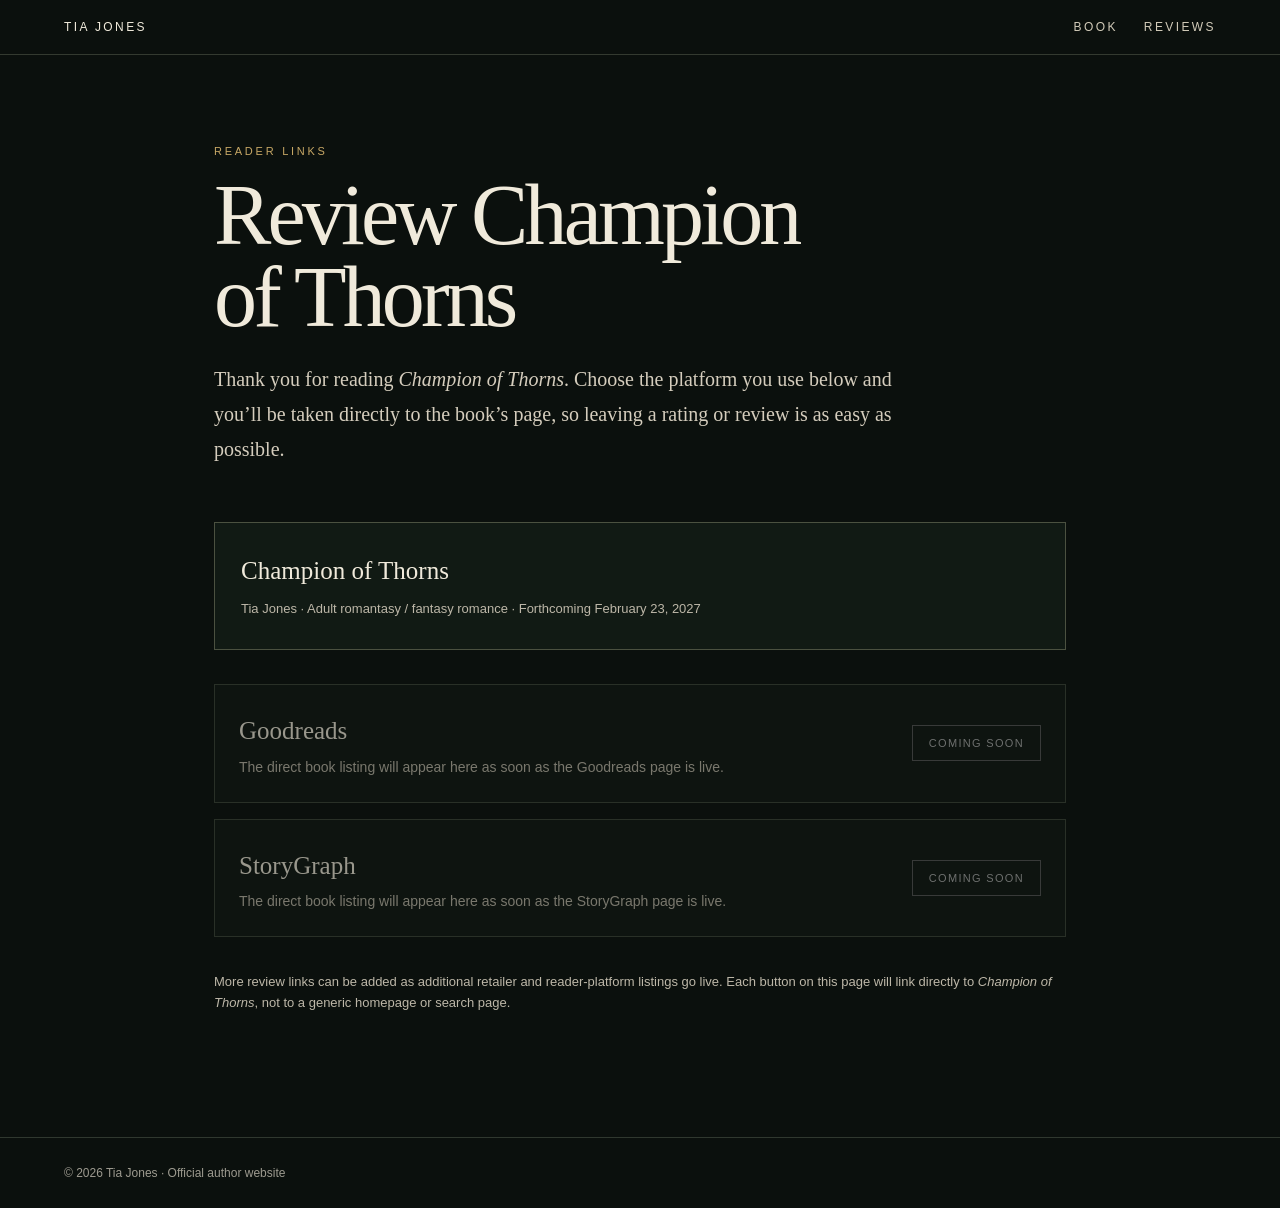
==== reviews/index.html @ 86e017d9 "Add dedicated reader review links page" ====
<!doctype html>
<html lang="en">
<head>
<meta charset="utf-8"><meta name="viewport" content="width=device-width,initial-scale=1">
<title>Review Champion of Thorns | Tia Jones</title>
<meta name="description" content="Find Champion of Thorns by Tia Jones on Goodreads, StoryGraph, and other review platforms.">
<style>
:root{--ink:#0b100d;--forest:#111a14;--cream:#f0eadb;--muted:#bdb7a8;--gold:#c8a866;--line:#4b5140}
*{box-sizing:border-box}body{margin:0;background:var(--ink);color:var(--cream);font:17px/1.75 Georgia,serif}a{color:inherit}.nav{display:flex;justify-content:space-between;align-items:center;padding:20px max(5vw,24px);border-bottom:1px solid #343a30}.brand,.links{font:12px Arial,sans-serif;letter-spacing:.2em;text-transform:uppercase}.brand,.links a{text-decoration:none}.links{display:flex;gap:26px}.links a{color:#d2cbb9}.wrap{max-width:900px;margin:auto;padding:90px 24px 110px}.kicker{color:var(--gold);font:11px Arial,sans-serif;letter-spacing:.25em;text-transform:uppercase}h1{font-weight:400;font-size:clamp(48px,8vw,86px);line-height:.95;letter-spacing:-.045em;margin:18px 0 24px}.intro{max-width:690px;color:#d5cdbd;font-size:20px}.book{margin:55px 0 34px;padding:26px;border:1px solid var(--line);background:var(--forest)}.book strong{display:block;font-size:25px;font-weight:400}.book span{color:var(--muted);font:13px Arial,sans-serif}.grid{display:grid;gap:16px}.card{display:flex;justify-content:space-between;gap:20px;align-items:center;padding:24px;border:1px solid #3c4438;background:#101712}.card h2{margin:0 0 4px;font-size:25px;font-weight:400}.card p{margin:0;color:var(--muted);font:14px/1.5 Arial,sans-serif}.btn{white-space:nowrap;border:1px solid var(--gold);padding:11px 16px;text-decoration:none;font:11px Arial,sans-serif;letter-spacing:.12em;text-transform:uppercase}.pending{opacity:.62}.pending .btn{border-color:#555;color:#aaa;pointer-events:none}.note{margin-top:35px;color:var(--muted);font:13px/1.6 Arial,sans-serif}footer{border-top:1px solid #30382f;padding:28px max(5vw,24px);color:#9e9b90;font:12px Arial,sans-serif}@media(max-width:650px){.links{gap:12px;font-size:10px}.card{display:block}.btn{display:inline-block;margin-top:18px}}
</style>
</head>
<body>
<nav class="nav"><a class="brand" href="/">Tia Jones</a><div class="links"><a href="/#champion-of-thorns">Book</a><a href="/reviews/">Reviews</a></div></nav>
<main class="wrap">
<div class="kicker">Reader links</div>
<h1>Review Champion<br>of Thorns</h1>
<p class="intro">Thank you for reading <em>Champion of Thorns</em>. Choose the platform you use below and you’ll be taken directly to the book’s page, so leaving a rating or review is as easy as possible.</p>
<div class="book"><strong>Champion of Thorns</strong><span>Tia Jones · Adult romantasy / fantasy romance · Forthcoming February 23, 2027</span></div>
<div class="grid">
<section class="card pending"><div><h2>Goodreads</h2><p>The direct book listing will appear here as soon as the Goodreads page is live.</p></div><span class="btn">Coming soon</span></section>
<section class="card pending"><div><h2>StoryGraph</h2><p>The direct book listing will appear here as soon as the StoryGraph page is live.</p></div><span class="btn">Coming soon</span></section>
</div>
<p class="note">More review links can be added as additional retailer and reader-platform listings go live. Each button on this page will link directly to <em>Champion of Thorns</em>, not to a generic homepage or search page.</p>
</main>
<footer>© 2026 Tia Jones · Official author website</footer>
</body>
</html>
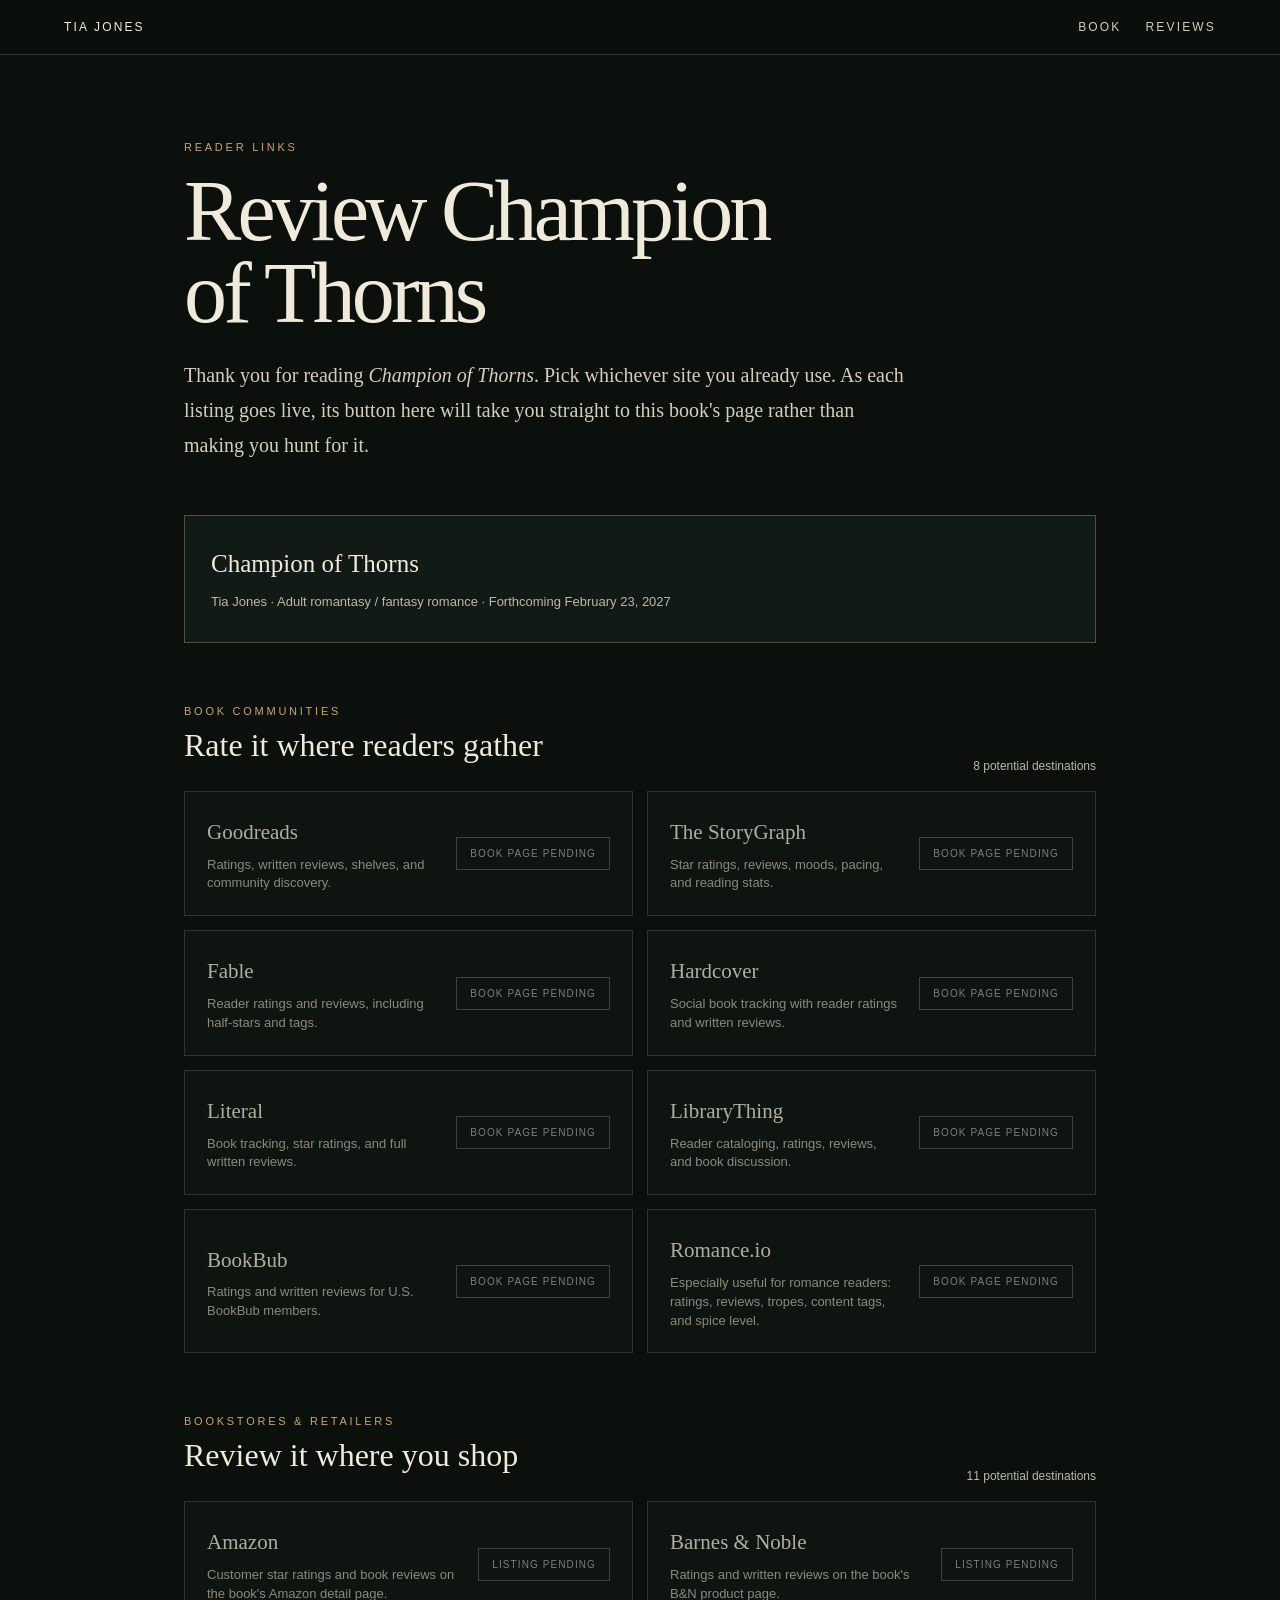
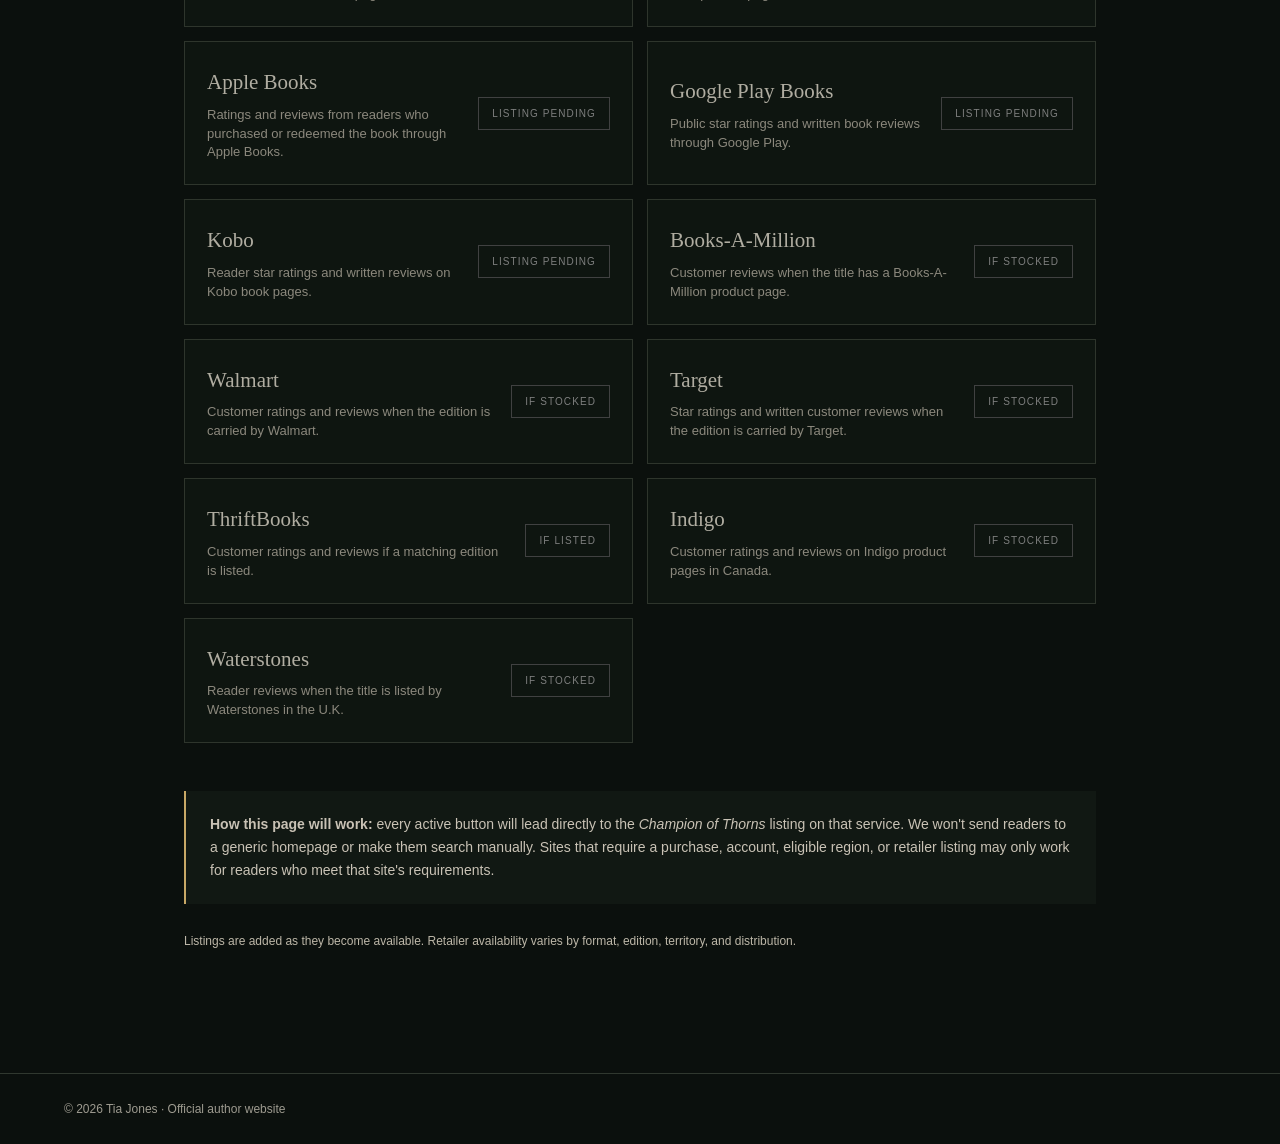
==== commit f80e7ff2: "Expand review hub across reader communities and retailers" ====
--- a/reviews/index.html
+++ b/reviews/index.html
@@ -3,10 +3,10 @@
 <head>
 <meta charset="utf-8"><meta name="viewport" content="width=device-width,initial-scale=1">
 <title>Review Champion of Thorns | Tia Jones</title>
-<meta name="description" content="Find Champion of Thorns by Tia Jones on Goodreads, StoryGraph, and other review platforms.">
+<meta name="description" content="Direct links to rate and review Champion of Thorns by Tia Jones on reader communities and book retailers.">
 <style>
 :root{--ink:#0b100d;--forest:#111a14;--cream:#f0eadb;--muted:#bdb7a8;--gold:#c8a866;--line:#4b5140}
-*{box-sizing:border-box}body{margin:0;background:var(--ink);color:var(--cream);font:17px/1.75 Georgia,serif}a{color:inherit}.nav{display:flex;justify-content:space-between;align-items:center;padding:20px max(5vw,24px);border-bottom:1px solid #343a30}.brand,.links{font:12px Arial,sans-serif;letter-spacing:.2em;text-transform:uppercase}.brand,.links a{text-decoration:none}.links{display:flex;gap:26px}.links a{color:#d2cbb9}.wrap{max-width:900px;margin:auto;padding:90px 24px 110px}.kicker{color:var(--gold);font:11px Arial,sans-serif;letter-spacing:.25em;text-transform:uppercase}h1{font-weight:400;font-size:clamp(48px,8vw,86px);line-height:.95;letter-spacing:-.045em;margin:18px 0 24px}.intro{max-width:690px;color:#d5cdbd;font-size:20px}.book{margin:55px 0 34px;padding:26px;border:1px solid var(--line);background:var(--forest)}.book strong{display:block;font-size:25px;font-weight:400}.book span{color:var(--muted);font:13px Arial,sans-serif}.grid{display:grid;gap:16px}.card{display:flex;justify-content:space-between;gap:20px;align-items:center;padding:24px;border:1px solid #3c4438;background:#101712}.card h2{margin:0 0 4px;font-size:25px;font-weight:400}.card p{margin:0;color:var(--muted);font:14px/1.5 Arial,sans-serif}.btn{white-space:nowrap;border:1px solid var(--gold);padding:11px 16px;text-decoration:none;font:11px Arial,sans-serif;letter-spacing:.12em;text-transform:uppercase}.pending{opacity:.62}.pending .btn{border-color:#555;color:#aaa;pointer-events:none}.note{margin-top:35px;color:var(--muted);font:13px/1.6 Arial,sans-serif}footer{border-top:1px solid #30382f;padding:28px max(5vw,24px);color:#9e9b90;font:12px Arial,sans-serif}@media(max-width:650px){.links{gap:12px;font-size:10px}.card{display:block}.btn{display:inline-block;margin-top:18px}}
+*{box-sizing:border-box}html{scroll-behavior:smooth}body{margin:0;background:var(--ink);color:var(--cream);font:17px/1.75 Georgia,serif}a{color:inherit}.nav{position:sticky;top:0;z-index:5;display:flex;justify-content:space-between;align-items:center;padding:20px max(5vw,24px);background:#0b100deb;backdrop-filter:blur(12px);border-bottom:1px solid #343a30}.brand,.links{font:12px Arial,sans-serif;letter-spacing:.18em;text-transform:uppercase}.brand,.links a{text-decoration:none}.links{display:flex;gap:24px}.links a{color:#d2cbb9}.wrap{max-width:960px;margin:auto;padding:86px 24px 110px}.kicker{color:var(--gold);font:11px Arial,sans-serif;letter-spacing:.25em;text-transform:uppercase}h1{font-weight:400;font-size:clamp(48px,8vw,86px);line-height:.95;letter-spacing:-.045em;margin:18px 0 24px}.intro{max-width:730px;color:#d5cdbd;font-size:20px}.book{margin:52px 0 58px;padding:26px;border:1px solid var(--line);background:var(--forest)}.book strong{display:block;font-size:25px;font-weight:400}.book span{color:var(--muted);font:13px Arial,sans-serif}.section{margin-top:62px}.section-head{display:flex;align-items:end;justify-content:space-between;gap:20px;margin-bottom:18px}.section h2{font-size:32px;font-weight:400;margin:0}.section-head p{margin:0;color:var(--muted);font:12px Arial,sans-serif}.grid{display:grid;grid-template-columns:1fr 1fr;gap:14px}.card{display:flex;justify-content:space-between;gap:18px;align-items:center;min-height:118px;padding:22px;border:1px solid #3c4438;background:#101712}.card h3{margin:0 0 5px;font-size:21px;font-weight:400}.card p{margin:0;color:var(--muted);font:13px/1.45 Arial,sans-serif}.btn{white-space:nowrap;border:1px solid #555;color:#aaa;padding:10px 13px;font:10px Arial,sans-serif;letter-spacing:.11em;text-transform:uppercase}.pending{opacity:.72}.notice{margin-top:48px;padding:22px 24px;border-left:2px solid var(--gold);background:#111813;color:#c9c2b5;font:14px/1.65 Arial,sans-serif}.fine{margin-top:28px;color:var(--muted);font:12px/1.6 Arial,sans-serif}footer{border-top:1px solid #30382f;padding:28px max(5vw,24px);color:#9e9b90;font:12px Arial,sans-serif}@media(max-width:760px){.links{gap:12px;font-size:10px}.grid{grid-template-columns:1fr}.section-head{display:block}.section-head p{margin-top:5px}.card{min-height:0}.btn{font-size:9px}}
 </style>
 </head>
 <body>
@@ -14,13 +14,42 @@
 <main class="wrap">
 <div class="kicker">Reader links</div>
 <h1>Review Champion<br>of Thorns</h1>
-<p class="intro">Thank you for reading <em>Champion of Thorns</em>. Choose the platform you use below and you’ll be taken directly to the book’s page, so leaving a rating or review is as easy as possible.</p>
+<p class="intro">Thank you for reading <em>Champion of Thorns</em>. Pick whichever site you already use. As each listing goes live, its button here will take you straight to this book's page rather than making you hunt for it.</p>
 <div class="book"><strong>Champion of Thorns</strong><span>Tia Jones · Adult romantasy / fantasy romance · Forthcoming February 23, 2027</span></div>
+
+<section class="section">
+<div class="section-head"><div><div class="kicker">Book communities</div><h2>Rate it where readers gather</h2></div><p>8 potential destinations</p></div>
 <div class="grid">
-<section class="card pending"><div><h2>Goodreads</h2><p>The direct book listing will appear here as soon as the Goodreads page is live.</p></div><span class="btn">Coming soon</span></section>
-<section class="card pending"><div><h2>StoryGraph</h2><p>The direct book listing will appear here as soon as the StoryGraph page is live.</p></div><span class="btn">Coming soon</span></section>
+<section class="card pending"><div><h3>Goodreads</h3><p>Ratings, written reviews, shelves, and community discovery.</p></div><span class="btn">Book page pending</span></section>
+<section class="card pending"><div><h3>The StoryGraph</h3><p>Star ratings, reviews, moods, pacing, and reading stats.</p></div><span class="btn">Book page pending</span></section>
+<section class="card pending"><div><h3>Fable</h3><p>Reader ratings and reviews, including half-stars and tags.</p></div><span class="btn">Book page pending</span></section>
+<section class="card pending"><div><h3>Hardcover</h3><p>Social book tracking with reader ratings and written reviews.</p></div><span class="btn">Book page pending</span></section>
+<section class="card pending"><div><h3>Literal</h3><p>Book tracking, star ratings, and full written reviews.</p></div><span class="btn">Book page pending</span></section>
+<section class="card pending"><div><h3>LibraryThing</h3><p>Reader cataloging, ratings, reviews, and book discussion.</p></div><span class="btn">Book page pending</span></section>
+<section class="card pending"><div><h3>BookBub</h3><p>Ratings and written reviews for U.S. BookBub members.</p></div><span class="btn">Book page pending</span></section>
+<section class="card pending"><div><h3>Romance.io</h3><p>Especially useful for romance readers: ratings, reviews, tropes, content tags, and spice level.</p></div><span class="btn">Book page pending</span></section>
 </div>
-<p class="note">More review links can be added as additional retailer and reader-platform listings go live. Each button on this page will link directly to <em>Champion of Thorns</em>, not to a generic homepage or search page.</p>
+</section>
+
+<section class="section">
+<div class="section-head"><div><div class="kicker">Bookstores & retailers</div><h2>Review it where you shop</h2></div><p>11 potential destinations</p></div>
+<div class="grid">
+<section class="card pending"><div><h3>Amazon</h3><p>Customer star ratings and book reviews on the book's Amazon detail page.</p></div><span class="btn">Listing pending</span></section>
+<section class="card pending"><div><h3>Barnes & Noble</h3><p>Ratings and written reviews on the book's B&amp;N product page.</p></div><span class="btn">Listing pending</span></section>
+<section class="card pending"><div><h3>Apple Books</h3><p>Ratings and reviews from readers who purchased or redeemed the book through Apple Books.</p></div><span class="btn">Listing pending</span></section>
+<section class="card pending"><div><h3>Google Play Books</h3><p>Public star ratings and written book reviews through Google Play.</p></div><span class="btn">Listing pending</span></section>
+<section class="card pending"><div><h3>Kobo</h3><p>Reader star ratings and written reviews on Kobo book pages.</p></div><span class="btn">Listing pending</span></section>
+<section class="card pending"><div><h3>Books-A-Million</h3><p>Customer reviews when the title has a Books-A-Million product page.</p></div><span class="btn">If stocked</span></section>
+<section class="card pending"><div><h3>Walmart</h3><p>Customer ratings and reviews when the edition is carried by Walmart.</p></div><span class="btn">If stocked</span></section>
+<section class="card pending"><div><h3>Target</h3><p>Star ratings and written customer reviews when the edition is carried by Target.</p></div><span class="btn">If stocked</span></section>
+<section class="card pending"><div><h3>ThriftBooks</h3><p>Customer ratings and reviews if a matching edition is listed.</p></div><span class="btn">If listed</span></section>
+<section class="card pending"><div><h3>Indigo</h3><p>Customer ratings and reviews on Indigo product pages in Canada.</p></div><span class="btn">If stocked</span></section>
+<section class="card pending"><div><h3>Waterstones</h3><p>Reader reviews when the title is listed by Waterstones in the U.K.</p></div><span class="btn">If stocked</span></section>
+</div>
+</section>
+
+<div class="notice"><strong>How this page will work:</strong> every active button will lead directly to the <em>Champion of Thorns</em> listing on that service. We won't send readers to a generic homepage or make them search manually. Sites that require a purchase, account, eligible region, or retailer listing may only work for readers who meet that site's requirements.</div>
+<p class="fine">Listings are added as they become available. Retailer availability varies by format, edition, territory, and distribution.</p>
 </main>
 <footer>© 2026 Tia Jones · Official author website</footer>
 </body>
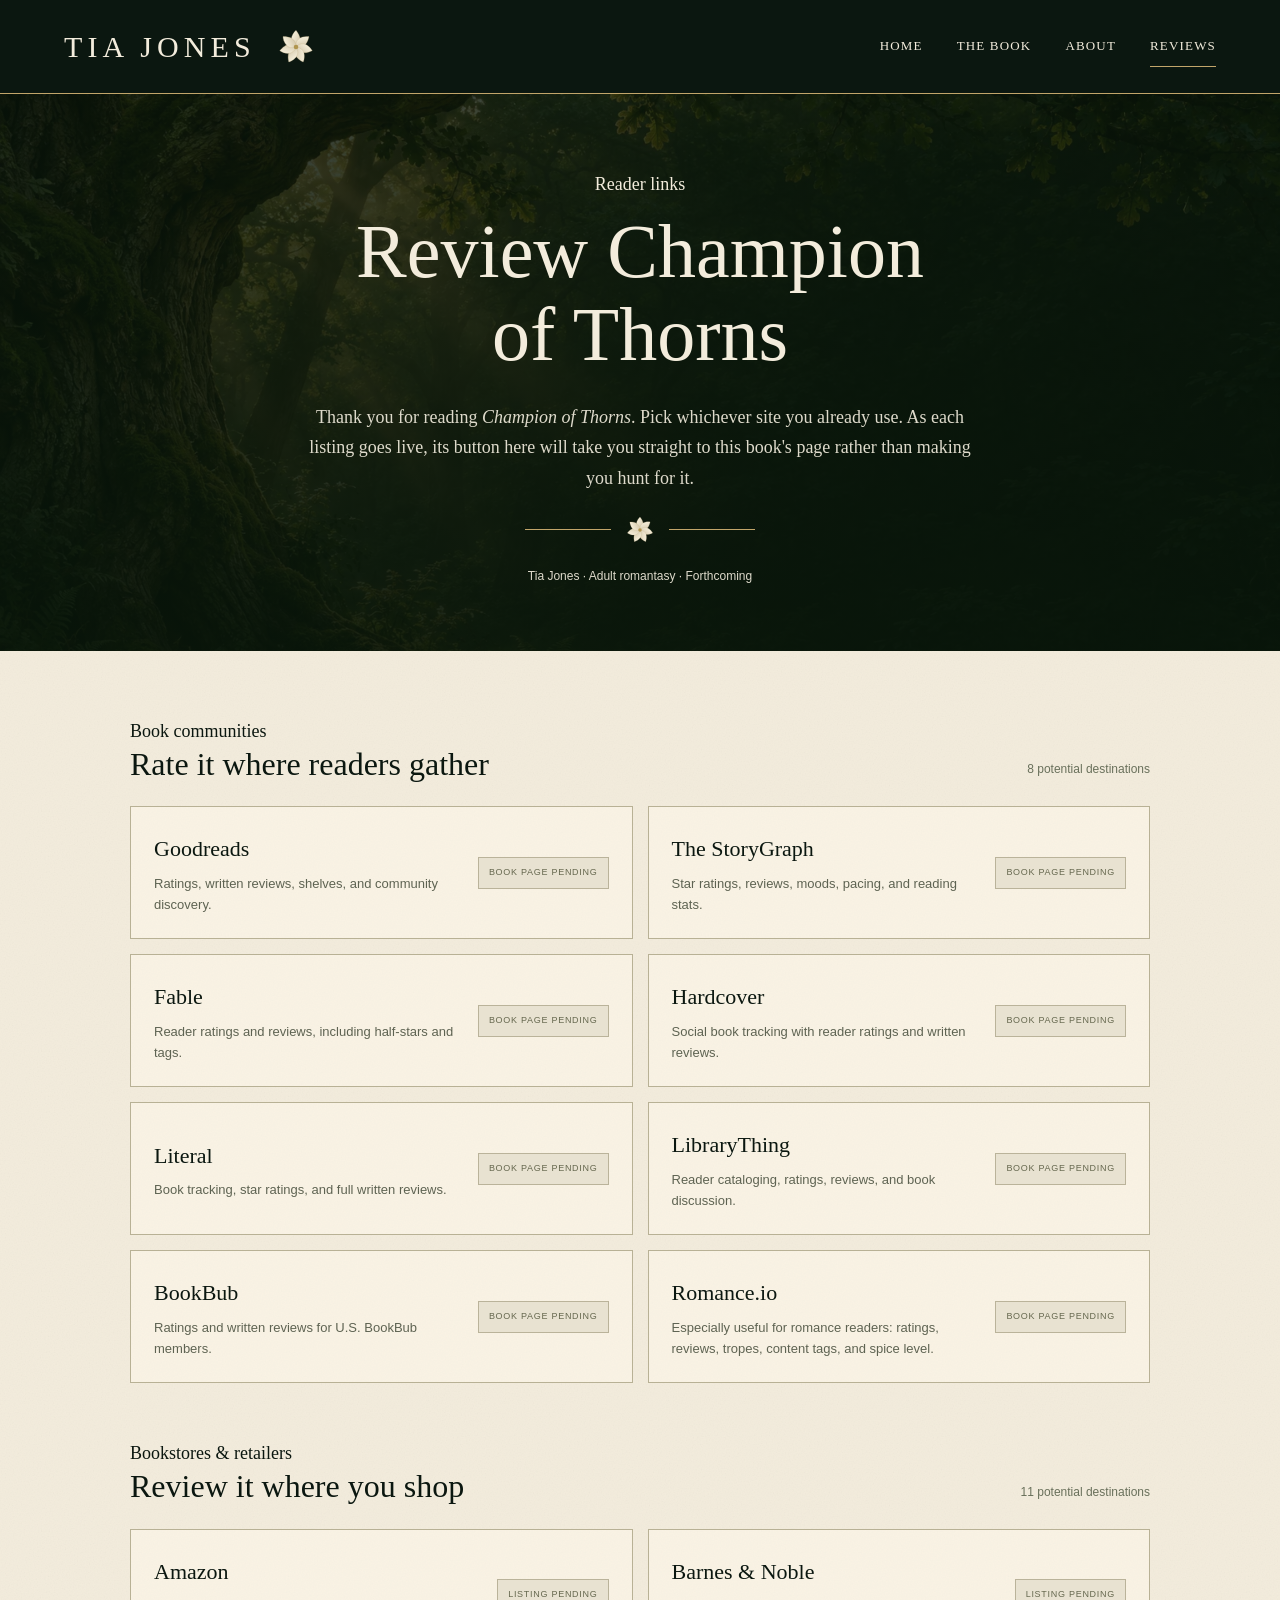
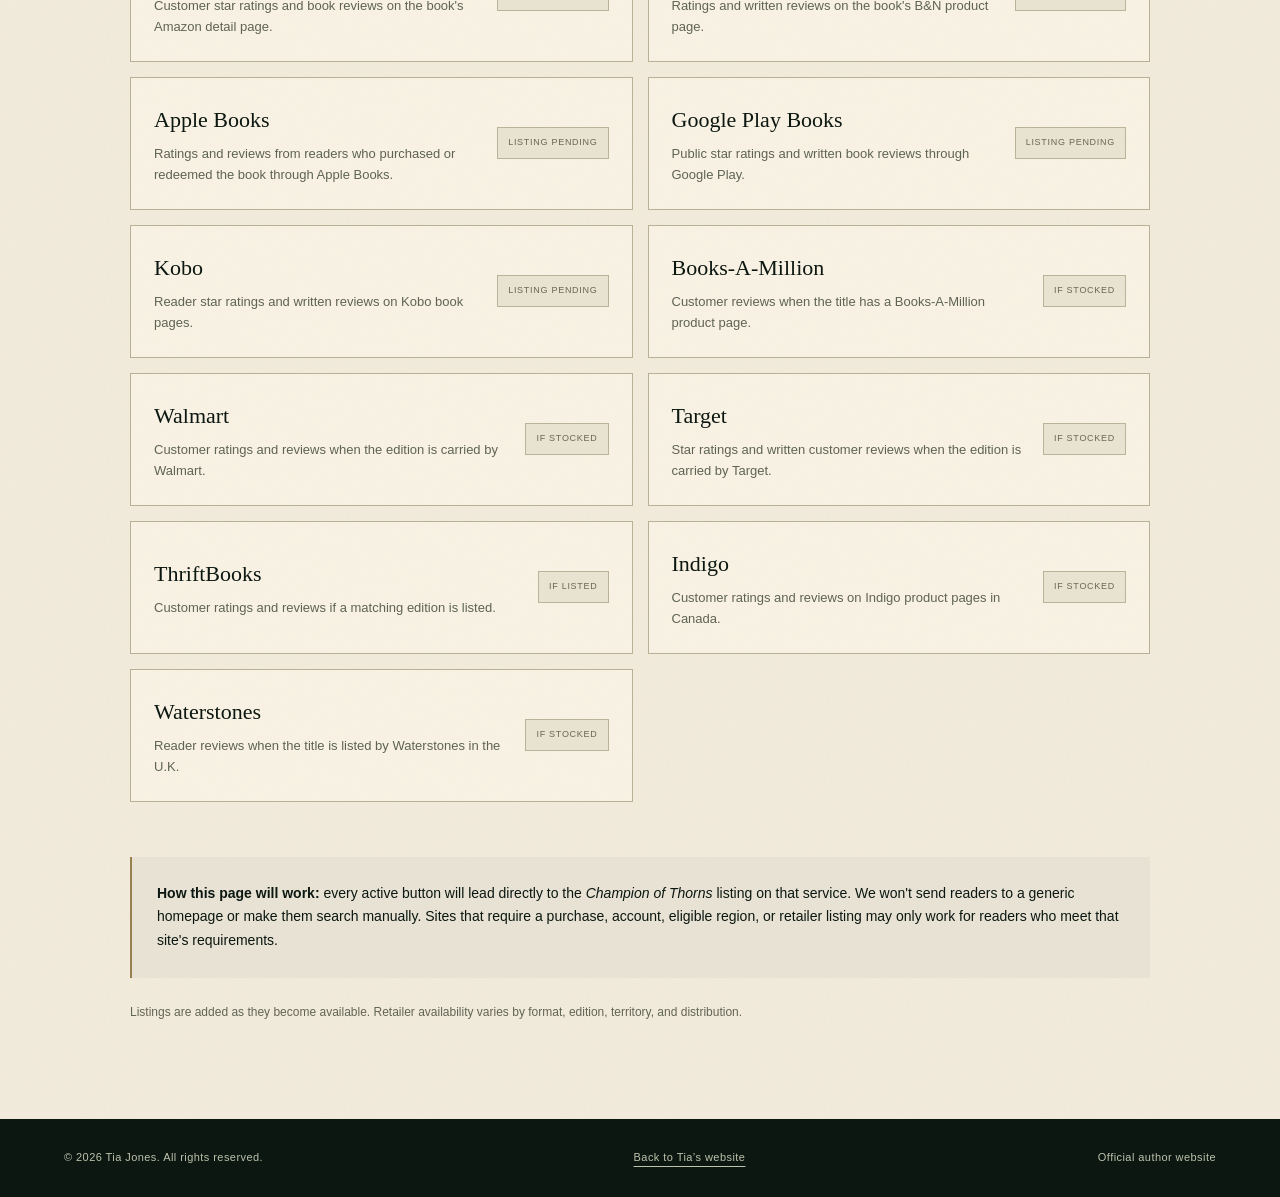
==== commit 3d36f51d: "Redesign author site with woodland imagery and responsive reader experience" ====
--- a/reviews/index.html
+++ b/reviews/index.html
@@ -4,18 +4,15 @@
 <meta charset="utf-8"><meta name="viewport" content="width=device-width,initial-scale=1">
 <title>Review Champion of Thorns | Tia Jones</title>
 <meta name="description" content="Direct links to rate and review Champion of Thorns by Tia Jones on reader communities and book retailers.">
-<style>
-:root{--ink:#0b100d;--forest:#111a14;--cream:#f0eadb;--muted:#bdb7a8;--gold:#c8a866;--line:#4b5140}
-*{box-sizing:border-box}html{scroll-behavior:smooth}body{margin:0;background:var(--ink);color:var(--cream);font:17px/1.75 Georgia,serif}a{color:inherit}.nav{position:sticky;top:0;z-index:5;display:flex;justify-content:space-between;align-items:center;padding:20px max(5vw,24px);background:#0b100deb;backdrop-filter:blur(12px);border-bottom:1px solid #343a30}.brand,.links{font:12px Arial,sans-serif;letter-spacing:.18em;text-transform:uppercase}.brand,.links a{text-decoration:none}.links{display:flex;gap:24px}.links a{color:#d2cbb9}.wrap{max-width:960px;margin:auto;padding:86px 24px 110px}.kicker{color:var(--gold);font:11px Arial,sans-serif;letter-spacing:.25em;text-transform:uppercase}h1{font-weight:400;font-size:clamp(48px,8vw,86px);line-height:.95;letter-spacing:-.045em;margin:18px 0 24px}.intro{max-width:730px;color:#d5cdbd;font-size:20px}.book{margin:52px 0 58px;padding:26px;border:1px solid var(--line);background:var(--forest)}.book strong{display:block;font-size:25px;font-weight:400}.book span{color:var(--muted);font:13px Arial,sans-serif}.section{margin-top:62px}.section-head{display:flex;align-items:end;justify-content:space-between;gap:20px;margin-bottom:18px}.section h2{font-size:32px;font-weight:400;margin:0}.section-head p{margin:0;color:var(--muted);font:12px Arial,sans-serif}.grid{display:grid;grid-template-columns:1fr 1fr;gap:14px}.card{display:flex;justify-content:space-between;gap:18px;align-items:center;min-height:118px;padding:22px;border:1px solid #3c4438;background:#101712}.card h3{margin:0 0 5px;font-size:21px;font-weight:400}.card p{margin:0;color:var(--muted);font:13px/1.45 Arial,sans-serif}.btn{white-space:nowrap;border:1px solid #555;color:#aaa;padding:10px 13px;font:10px Arial,sans-serif;letter-spacing:.11em;text-transform:uppercase}.pending{opacity:.72}.notice{margin-top:48px;padding:22px 24px;border-left:2px solid var(--gold);background:#111813;color:#c9c2b5;font:14px/1.65 Arial,sans-serif}.fine{margin-top:28px;color:var(--muted);font:12px/1.6 Arial,sans-serif}footer{border-top:1px solid #30382f;padding:28px max(5vw,24px);color:#9e9b90;font:12px Arial,sans-serif}@media(max-width:760px){.links{gap:12px;font-size:10px}.grid{grid-template-columns:1fr}.section-head{display:block}.section-head p{margin-top:5px}.card{min-height:0}.btn{font-size:9px}}
-</style>
+<link rel="stylesheet" href="/assets/site.css"><link rel="icon" type="image/svg+xml" href="/assets/favicon.svg"><link rel="canonical" href="https://tiajonesbooks.com/reviews/"><meta name="theme-color" content="#0b1710">
 </head>
 <body>
-<nav class="nav"><a class="brand" href="/">Tia Jones</a><div class="links"><a href="/#champion-of-thorns">Book</a><a href="/reviews/">Reviews</a></div></nav>
-<main class="wrap">
+<a class="skip" href="#main">Skip to content</a><nav class="nav" aria-label="Main navigation"><a class="brand" href="/">TIA JONES<img src="/assets/flower.svg" width="36" height="36" alt=""></a><div class="links"><a href="/">Home</a><a href="/#champion-of-thorns">The book</a><a href="/#about">About</a><a href="/reviews/" aria-current="page">Reviews</a></div></nav>
+<main id="main"><header class="review-hero">
 <div class="kicker">Reader links</div>
 <h1>Review Champion<br>of Thorns</h1>
 <p class="intro">Thank you for reading <em>Champion of Thorns</em>. Pick whichever site you already use. As each listing goes live, its button here will take you straight to this book's page rather than making you hunt for it.</p>
-<div class="book"><strong>Champion of Thorns</strong><span>Tia Jones · Adult romantasy / fantasy romance · Forthcoming February 23, 2027</span></div>
+<div class="divider" aria-hidden="true"><img src="/assets/flower.svg" width="28" height="28" alt=""></div><p class="fine">Tia Jones · Adult romantasy · Forthcoming</p></header><div class="paper"><div class="review-content">
 
 <section class="section">
 <div class="section-head"><div><div class="kicker">Book communities</div><h2>Rate it where readers gather</h2></div><p>8 potential destinations</p></div>
@@ -50,7 +47,7 @@
 
 <div class="notice"><strong>How this page will work:</strong> every active button will lead directly to the <em>Champion of Thorns</em> listing on that service. We won't send readers to a generic homepage or make them search manually. Sites that require a purchase, account, eligible region, or retailer listing may only work for readers who meet that site's requirements.</div>
 <p class="fine">Listings are added as they become available. Retailer availability varies by format, edition, territory, and distribution.</p>
-</main>
-<footer>© 2026 Tia Jones · Official author website</footer>
+</div></div></main>
+<footer class="footer"><span>© 2026 Tia Jones. All rights reserved.</span><a href="/">Back to Tia’s website</a><span>Official author website</span></footer>
 </body>
 </html>
--- a/assets/site.css
+++ b/assets/site.css
@@ -0,0 +1 @@
+:root{--ink:#0b1710;--forest:#102018;--cream:#f3ecdc;--gold:#c2a56a;--muted:#c5c4ad;--line:#4a553e}*{box-sizing:border-box}html{scroll-behavior:smooth;scroll-padding-top:100px}body{margin:0;background:var(--ink);color:var(--cream);font:18px/1.7 Georgia,'Times New Roman',serif}img{max-width:100%;display:block}a{color:inherit}button,input{font:inherit}a:focus-visible,summary:focus-visible{outline:3px solid var(--gold);outline-offset:7px}a{text-underline-offset:5px}.skip{position:fixed;z-index:100;top:8px;left:8px;padding:10px;background:var(--cream);color:var(--ink);transform:translateY(-150%)}.skip:focus{transform:none}.nav{position:relative;z-index:10;min-height:94px;display:flex;align-items:center;justify-content:space-between;gap:24px;padding:18px max(5vw,24px);background:var(--ink);border-bottom:1px solid var(--gold)}.brand{display:flex;gap:22px;align-items:center;text-decoration:none;white-space:nowrap;font-size:30px;letter-spacing:.17em;line-height:1}.brand img{width:36px}.links{display:flex;gap:34px;font:13px/1.5 Georgia,serif;letter-spacing:.09em;text-transform:uppercase}.links a{text-decoration:none;padding:10px 0;border-bottom:1px solid transparent}.links a:hover,.links a[aria-current=page]{border-color:var(--gold)}h1,h2,h3,p{margin-top:0}h1,h2,h3{font-weight:400}h2{font-size:clamp(38px,4.4vw,64px);line-height:1.12;margin-bottom:24px}.eyebrow{font:11px/1.6 Arial,sans-serif;letter-spacing:.22em;text-transform:uppercase;color:var(--gold);margin:0 0 18px}.hero{position:relative;isolation:isolate;min-height:670px;display:flex;align-items:center;justify-content:flex-end;padding:70px 6vw 78px;background:#101b10 url('/assets/enchanted-oak.webp') center 47%/cover no-repeat;border-bottom:1px solid var(--gold);overflow:hidden}.hero:before{content:'';position:absolute;z-index:-1;inset:0;background:linear-gradient(90deg,transparent 15%,#05110933 40%,#05110980 100%)}.hero-content{width:min(680px,61%);text-align:center}.hero .tagline{font-size:clamp(21px,2.4vw,31px);font-style:italic;line-height:1.45;max-width:540px;margin:0 auto 23px;text-wrap:balance}.hero h1{font-size:clamp(56px,6.5vw,94px);line-height:1.04;letter-spacing:-.025em;text-transform:uppercase;text-shadow:0 2px 20px #0008;margin:25px 0 14px}.hero h1 span{display:block}.divider{display:flex;align-items:center;justify-content:center;gap:15px;width:230px;max-width:100%;margin:22px auto}.divider:before,.divider:after{content:'';height:1px;flex:1;background:var(--gold)}.divider img{width:28px;height:28px}.hero-branch{width:260px;margin:-14px auto -10px;transform:rotate(-19deg);height:107px;object-fit:contain}.button{display:inline-flex;align-items:center;justify-content:center;min-height:49px;padding:13px 27px;border:1px solid var(--gold);background:linear-gradient(120deg,#17261be6,#35432be6);color:var(--cream);font:12px/1.5 Georgia,serif;letter-spacing:.15em;text-transform:uppercase;text-decoration:none;box-shadow:inset 0 0 0 3px #c2a56a10;transition:background .2s,transform .2s}.button:hover{background:#405334;transform:translateY(-2px)}.paper{background:var(--cream) url('/assets/paper.svg');color:var(--ink);position:relative;isolation:isolate;overflow:hidden}.book{display:grid;grid-template-columns:340px 1fr;gap:80px;max-width:1160px;margin:auto;padding:90px 35px 88px;align-items:center}.book-copy{max-width:650px}.paper .eyebrow{color:#75602f}.book h2{font-style:italic;letter-spacing:-.03em}.book .lede{font-size:25px;line-height:1.4;margin-bottom:20px}.book p{margin-bottom:18px}.book .divider{margin:15px 0 25px;width:200px}.fine{font:12px/1.7 Arial,sans-serif;color:#616555}.cover-wrap{text-align:center}.cover{aspect-ratio:2/3;background:radial-gradient(ellipse at 50% 30%,#283e27,#0d2016 70%);border:1px solid #aa8b47;box-shadow:-7px 0 0 #102017,0 16px 32px #17201644;position:relative;display:flex;flex-direction:column;justify-content:center;padding:34px;color:var(--cream);outline:1px solid #a58b49;outline-offset:-13px}.cover:before,.cover:after{content:'✧';position:absolute;color:var(--gold);font-size:26px}.cover:before{top:11px;left:20px}.cover:after{bottom:11px;right:20px}.cover-title{font-size:31px;line-height:1.6;letter-spacing:.18em;text-transform:uppercase;margin:18px 0}.cover .divider{margin:0 auto;width:160px}.cover-note{font:10px/1.6 Arial,sans-serif;letter-spacing:.12em;text-transform:uppercase;margin:20px 0 0;color:#63664f}.branch-corner{position:absolute;z-index:-1;pointer-events:none;width:360px;opacity:.72;right:-170px;bottom:-80px;transform:rotate(-42deg)}.book-details{margin-top:28px;border-top:1px solid #b7aa8a;padding-top:14px;font-size:15px}.book-details summary{cursor:pointer;list-style-position:outside;margin-left:18px}.meta{display:grid;grid-template-columns:1fr 1fr;gap:16px 25px;margin:24px 0 0}.meta dt{font:10px/1.6 Arial,sans-serif;letter-spacing:.1em;text-transform:uppercase;color:#70603b}.meta dd{margin:3px 0 0;font-size:14px}.about{display:grid;grid-template-columns:1fr 1.2fr;background:var(--forest);border-top:1px solid #5c603e;border-bottom:1px solid #5c603e;min-height:410px}.about-image{width:100%;height:100%;object-fit:cover;min-height:410px}.about-copy{padding:65px clamp(30px,6vw,100px);align-self:center}.about-copy p{max-width:550px;margin-bottom:18px}.about .divider{margin:18px 0 25px}.about .fine{color:#b5bba8}.updates{text-align:center;padding:76px 24px 80px}.updates .inner{position:relative;max-width:690px;margin:auto;z-index:1}.updates h2{font-size:clamp(34px,4vw,51px)}.updates p{max-width:580px;margin:0 auto 26px;font-style:italic;font-size:21px}.updates .branch-corner{left:-150px;right:auto;bottom:-140px;width:430px;transform:rotate(25deg)}.footer{display:flex;justify-content:space-between;align-items:center;gap:22px;padding:30px max(5vw,24px);color:#bec2ad;font:11px/1.6 Arial,sans-serif;letter-spacing:.04em}.footer a{margin-left:18px}.review-hero{padding:75px 24px 65px;text-align:center;background:linear-gradient(#08150ac9,#08150aeb),url('/assets/enchanted-oak.webp') center 40%/cover}.review-hero h1{font-size:clamp(43px,6vw,76px);line-height:1.1;max-width:800px;margin:10px auto 25px}.review-hero p{max-width:680px;margin:0 auto;color:#dedacb}.review-content{max-width:1080px;margin:auto;padding:65px 30px 85px}.section{margin:0 0 55px}.section-head{display:flex;align-items:end;justify-content:space-between;gap:20px;margin-bottom:24px}.section-head h2{font-size:32px;margin:0}.section-head p{font:12px Arial,sans-serif;color:#69705b;margin:0 0 6px}.section-head .eyebrow{margin-bottom:6px}.grid{display:grid;grid-template-columns:1fr 1fr;gap:15px}.card{padding:23px;border:1px solid #b8b195;background:#fff9ec77;display:flex;justify-content:space-between;gap:18px;align-items:center}.card h3{font-size:22px;margin:0 0 6px}.card p{font:13px/1.6 Arial,sans-serif;color:#5e6352;margin:0}.btn{font:9px/1.5 Arial,sans-serif;text-transform:uppercase;letter-spacing:.08em;white-space:nowrap;color:#66684f;background:#e8e2d1;padding:8px 10px;border:1px solid #bab39a}.notice{padding:25px;border-left:2px solid #96804f;background:#e8e2d4;font:14px/1.7 Arial,sans-serif}.review-content>.fine{margin-top:24px}@media(min-width:1600px){.hero{min-height:760px}.hero-content{margin-right:4vw}}@media(max-width:900px){.nav{padding:20px 25px;min-height:82px}.brand{font-size:25px;gap:14px}.brand img{width:30px}.links{gap:20px;font-size:11px}.hero{min-height:600px;padding:65px 5vw}.hero-content{width:66%}.hero h1{font-size:clamp(51px,7.5vw,68px)}.book{gap:40px;grid-template-columns:270px 1fr;padding:65px 30px}.cover-title{font-size:25px}.about-copy{padding:40px 30px}.about-image{min-height:380px}.grid{grid-template-columns:1fr}.section-head{align-items:start}}@media(max-width:620px){html{scroll-padding-top:20px}.nav{flex-direction:column;gap:10px;padding:20px 15px 12px;min-height:110px}.brand{font-size:25px}.brand img{width:26px}.links{gap:26px;font-size:10px}.hero{min-height:640px;padding:62px 22px 60px;background-position:38% center}.hero:before{background:#06150b88}.hero-content{width:100%;max-width:430px;margin:auto}.hero .tagline{font-size:24px;max-width:330px}.hero h1{font-size:clamp(48px,12vw,67px);margin:28px 0 12px}.hero-branch{width:230px}.button{font-size:11px;padding:14px 20px}.book{display:flex;flex-direction:column;gap:45px;padding:62px 25px}.cover-wrap{width:250px;max-width:85%}.cover{padding:25px}.cover-title{font-size:25px}.book h2{font-size:44px}.book .lede{font-size:23px}.meta{grid-template-columns:1fr}.about{display:block}.about-image{min-height:0;height:270px;object-position:center 65%}.about-copy{padding:48px 25px}.about h2{font-size:42px}.updates{padding:60px 25px}.updates p{font-size:19px}.updates .branch-corner{opacity:.28}.footer{flex-direction:column;text-align:center;padding:28px 20px;gap:12px}.footer a{margin:0 10px}.review-hero{padding:55px 25px}.review-content{padding:45px 20px 55px}.section-head{display:block}.section-head p{margin-top:12px}.card{align-items:flex-start;flex-direction:column;gap:13px}.card .btn{align-self:flex-start}.section-head h2{font-size:29px}}@media(prefers-reduced-motion:reduce){html{scroll-behavior:auto}.button{transition:none}.button:hover{transform:none}}
